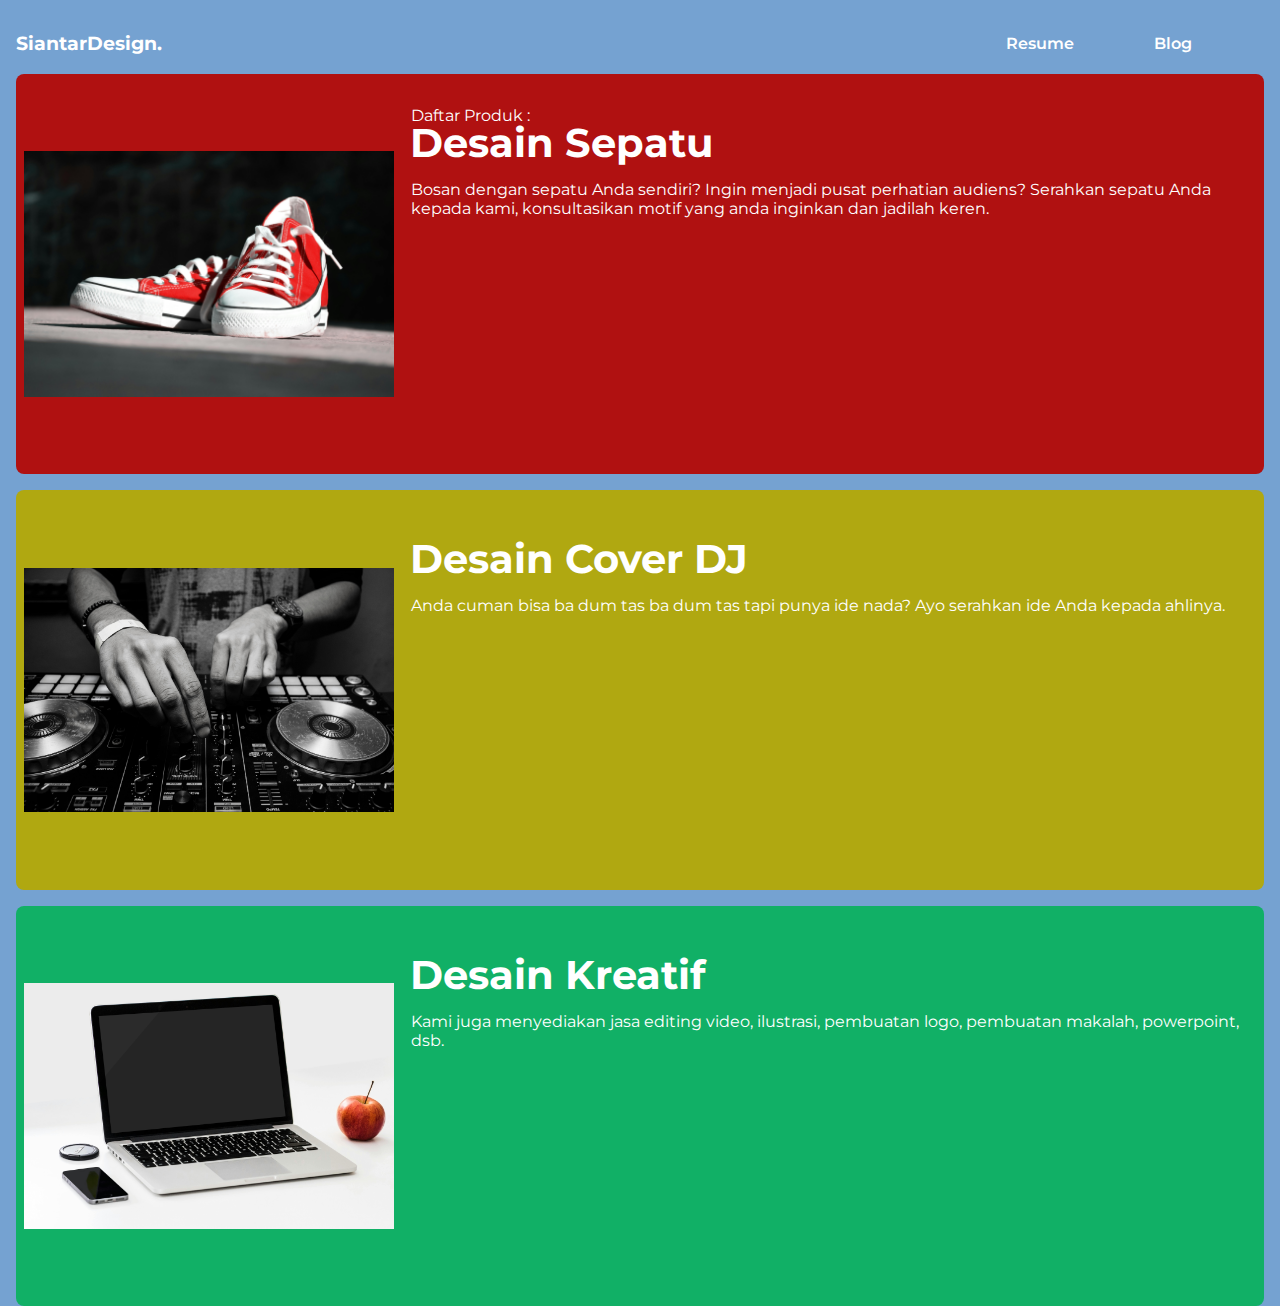
==== index.html @ e122d82a "Update index.html" ====
<!DOCTYPE html>
<html lang="en">
<head>
    <meta charset="UTF-8">
    <meta name="viewport" content="width=device-width, initial-scale=1.0">
    <title>SiantarDesign.</title>
    <link rel="stylesheet" href="style.css">
    <link rel="preconnect" href="https://fonts.googleapis.com">
    <link rel="preconnect" href="https://fonts.gstatic.com" crossorigin>
    <link href="https://fonts.googleapis.com/css2?family=Montserrat:wght@100;400;600;900&display=swap" rel="stylesheet">
    <style>
        * {
            font-family: "Montserrat";
            box-sizing: border-box;
        }

        body {
            margin: 0;
            padding-top: 32px;
            background-color: #75a2d1;
        }

        #header {
            display: flex;
            justify-content: space-between;
            padding: 0 16px;
            align-items: center;
        }

        h3 {
            color: white;
            margin: 0;
        }

        nav a {
            color: white;
            text-decoration: none;
            margin: 0 8px;
            font-weight: 600;
        }

        nav a:hover {
            color: crimson;
            text-decoration: underline;
        }

        #cover-img {
            width: 100%;
            height: auto; /* Ubah height menjadi auto agar responsif */
            background-size: cover;
        }

        h2 {
            margin: 0;
            text-align: center;
        }

        .container {
            width: 100%;
            display: flex;
            flex-direction: column;
            gap: 16px; /* Memberikan jarak antara rectangle */
            padding: 0 16px; /* Menambah padding di kanan dan kiri */
        }

        .rectangle {
            width: 100%;
            max-height: 400px;
            background-color: #000;
            padding: 8px;
            display: flex;
            flex-direction: row; /* Pastikan konten berada dalam satu baris */
            overflow: hidden;
            border-radius: 8px; /* Menambah sudut bulat */
        }

        .left {
            width: 30%;
            display: flex;
            justify-content: center;
            align-items: center;
            background-color: #222; /* Ubah warna latar belakang */
        }

        .left img {
            width: 100%;
            height: auto; /* Ubah height menjadi auto agar responsif */
            object-fit: contain;
        }

        .content-right {
            width: 70%;
            display: flex;
            flex-direction: column;
            padding: 8px;
            gap: 8px;
        }

        .top-right {
            height: 30%;
            display: flex;
            align-items: center;
            background-color: #333;
            padding: 8px;
        }

        .title h3 {
            font-size: 2.5rem; /* Ubah ukuran font agar responsif */
            color: white;
            margin: 0; /* Menghapus margin */
        }

        .bottom-right {
            height: 60%; /* Ubah height untuk memberi ruang pada tombol */
            display: flex;
            align-items: center;
            justify-content: space-between;
            background-color: #444;
            padding: 8px;
        }

        .text-content {
            flex: 1; /* Mengambil ruang yang tersisa */
        }

        .text-content p {
            color: white;
            text-align: left;
            font-size: 1rem; /* Ubah ukuran font agar responsif */
            margin-top: -128px; /* Menghapus margin */
            margin-left: 1px;
        }

        #rec1 {
    background-color: rgb(176, 17, 17);
}

#cr1 {
    background-color: rgb(176, 17, 17);
}

#tr1 {
    background-color: rgb(176, 17, 17);
}

#br1{
    background-color: rgb(176, 17, 17);
}

#img1 {
    background-color: rgb(176, 17, 17);
}

/* RECTANGLE 2 */
#rec2 {
    background-color: rgb(176, 168, 17);
}

#cr2 {
    background-color: rgb(176, 168, 17);
}

#tr2 {
    background-color: rgb(176, 168, 17);
}

#br2 { 
    background-color: rgb(176, 168, 17);
}

#img2 {
    background-color: rgb(176, 168, 17);
}

/* RECTANGLE 3 */

#rec3 {
    background-color: rgb(17, 176, 102);
}

#cr3 {
    background-color: rgb(17, 176, 102);
}

#tr3 {
    background-color: rgb(17, 176, 102);
}

#br3 { 
    background-color: rgb(17, 176, 102);
}

#img3 {
    background-color: rgb(17, 176, 102)
}

        .buy-button {
            width: 80px; /* Atur lebar tombol */
            height: 30px; /* Atur tinggi tombol */
            background-color: #ffc108;
            color: black;
            border: none;
            border-radius: 3px;
            font-size: 1rem; /* Ubah ukuran font agar responsif */
            cursor: pointer;
            margin-top: 8px; /* Jarak di atas tombol */
            align-self: flex-start; /* Menempatkan tombol di sebelah kiri */
        }

        /* Media Queries untuk responsivitas */
        @media (max-width: 768px) {
            .rectangle {
                flex-direction: column; /* Mengubah menjadi kolom pada layar kecil */
            }

            .left {
                width: 100%; /* Membuat gambar mengambil lebar penuh */
                height: auto; /* Ubah height menjadi auto */
            }

            .content-right {
                width: 100%; /* Membuat konten kanan mengambil lebar penuh */
            }

            .title h3 {
                font-size: 1.8rem; /* Menyesuaikan ukuran font pada perangkat kecil */
            }

            .text-content p {
                font-size: 0.9rem; /* Menyesuaikan ukuran font pada perangkat kecil */
            }

            .buy-button {
                font-size: 0.9rem; /* Menyesuaikan ukuran font pada perangkat kecil */
            }
        }

        @media (max-width: 480px) {
            .title h3 {
                font-size: 1.5rem; /* Menyesuaikan ukuran font pada perangkat kecil */
            }

            .text-content p {
                font-size: 0.8rem; /* Menyesuaikan ukuran font pada perangkat kecil */
            }

            .buy-button {
                font-size: 0.8rem; /* Menyesuaikan ukuran font pada perangkat kecil */
            }
        }
    </style>
</head>
<body>
    <header>
        <div id="header">
            <h3>SiantarDesign.</h3>   
            <nav>
                <a href="blog.html">Blog</a>
                <a href="#">Resume</a>
            </nav>
        </div>
    </header>
          
    <section>
        <div>
            <img id="cover-img" src="z_cover.png" alt="">
        </div>
    </section>

    <div class="container">
        <!-- Rectangle 1 -->
        <div class="rectangle" id="rec1">
            <div class="left" id="img1">
                <img src="z_sepatu.jpg" alt="Gambar">
            </div>
            <div class="content-right" id="cr1">
                <div class="top-right" id="tr1">
                    <div class="title">
                        <h3>Desain Sepatu</h3>
                    </div>
                </div>
                <div class="bottom-right" id="br1">
                    <div class="text-content">
                        <p>Bosan dengan sepatu Anda sendiri? Ingin menjadi pusat perhatian audiens? Serahkan sepatu Anda kepada kami, konsultasikan motif yang anda inginkan dan jadilah keren.</p>
                        <p>Daftar Produk :</p>
                        <p>1. Sepatu, design pinterest / dari internet : start 20k</p>
                        <p>2. Sepatu, design permintaan : start 40k (tergantung kerumitan)</p>
                        <p>Proses pengerjaan menggunakan spray yang anti luntur dan tahan lama</p>
                    </div>
                </div>
                <button class="buy-button">
                    Lihat
                </button>
            </div>
        </div>
    
        <!-- Rectangle 2 -->
        <div class="rectangle" id="rec2">
            <div class="left" id="img2">
                <img src="z_dj.jpg" alt="Gambar">
            </div>
            <div class="content-right" id="cr2">
                <div class="top-right" id="tr2">
                    <div class="title">
                        <h3>Desain Cover DJ</h3>
                    </div>
                </div>
                <div class="bottom-right" id="br2">
                    <div class="text-content">
                        <p>Anda cuman bisa ba dum tas ba dum tas tapi punya ide nada? Ayo serahkan ide Anda kepada ahlinya.</p>
                    </div>
                </div>
                <button class="buy-button">
                    Lihat
                </button>
            </div>
        </div>
    
        <!-- Rectangle 3 -->
        <div class="rectangle" id="rec3">
            <div class="left" id="img3">
                <img src="z_editing.jpg" alt="Gambar">
            </div>
            <div class="content-right" id="cr3">
                <div class="top-right" id="tr3">
                    <div class="title">
                        <h3>Desain Kreatif</h3>
                    </div>
                </div>
                <div class="bottom-right" id="br3">
                    <div class="text-content">
                        <p>Kami juga menyediakan jasa editing video, ilustrasi, pembuatan logo, pembuatan makalah, powerpoint, dsb.</p>
                    </div>
                </div>
                <button class="buy-button">
                    Lihat
                </button>
            </div>
        </div>
    </div>
</body>
</html>
---- style.css ----
* {
    font-family:  "Montserrat";
    box-sizing: border-box;
}

body {
    margin: 0;
    padding-top: 32px;
    background-color: #75a2d1;
}

#header {
    display: block;
    justify-content: space-between;
    overflow: hidden;
}

h3 {
    color: white;
    margin-left: 80px;
}


a {
    float: right;
    margin: -40px 16px 32px 0;
    padding-right: 64px;
    font-weight: 600;
}

#cover-img {
    margin-left: 128px;
    width: 80%;
    height: 30%;
    background-size: cover;
}

a:link {
    color:white;
    background-color: transparent;
    text-decoration: none;
}

a:visited {
    color: white;
    background-color: transparent;
    text-decoration: none;
}

a:hover {
    color:crimson;
    background-color: transparent;
    text-decoration: underline;
}

a:active {
    color: crimson;
    background-color: transparent;
    text-decoration: underline;
}

h2 {
    margin: 0 auto;
    text-align: center;
}

.container {
  width: 100%;
  display: flex;
  flex-direction: column;
  /* gap: 16px; */
}

.rectangle {
  width: 100%;
  height: 400px;
  background-color: #000;
  padding: 8px;
  display: flex; /* Menambahkan flex */
  overflow: hidden;
}

#rec1 {
    background-color: rgb(176, 17, 17);
}

#cr1 {
    background-color: rgb(176, 17, 17);
}

#tr1 {
    background-color: rgb(176, 17, 17);
}

#br1{
    background-color: rgb(176, 17, 17);
}

#img1 {
    background-color: rgb(176, 17, 17);
}

/* RECTANGLE 2 */
#rec2 {
    background-color: rgb(176, 168, 17);
}

#cr2 {
    background-color: rgb(176, 168, 17);
}

#tr2 {
    background-color: rgb(176, 168, 17);
}

#br2 { 
    background-color: rgb(176, 168, 17);
}

#img2 {
    background-color: rgb(176, 168, 17);
}

/* RECTANGLE 3 */

#rec3 {
    background-color: rgb(17, 176, 102);
}

#cr3 {
    background-color: rgb(17, 176, 102);
}

#tr3 {
    background-color: rgb(17, 176, 102);
}

#br3 { 
    background-color: rgb(17, 176, 102);
}

#img3 {
    background-color: rgb(17, 176, 102)
}

.left {
  width: 30%;
  height: 100%;
  display: flex;
  justify-content: center;
  align-items: center;

}

.left img {
  width: 100%;
  height: 100%;
  object-fit: contain;
}

.content-right {
  width: 70%;
  height: 100%; /* Memastikan tinggi 100% untuk keselarasan */
  display: flex;
  flex-direction: column;
  padding: 8px;
  gap: 8px;
}

/* Bagian judul (top-right) */
.top-right {
  height: 30%;
  display: flex;
  align-items: center;
  background-color: #333;
  padding: 8px;
}

.title h3 {
  font-size: 64px;
  color: white;
  margin: auto;
  margin-bottom: 0;
}

/* Bagian deskripsi (bottom-right) */
.bottom-right {
  height: 70%;
  display: flex;
  align-items: center;
  justify-content: space-between; /* Memastikan konten berada di kiri dan tombol di kanan */
  background-color: #444;
  padding: 8px;
}

.text-content p {
  color: white;
  text-align: left;
  font-size: 18px;
  margin-left: 5px;
  margin-top: -128px;
  font-weight: 400px;
  
}

.buy-button {
    width: auto;
    height: auto;
    background-color: white;
    color: black;
    border: 3px solid #FFC108;
    border-radius: 3px;
    font-size: 16px; /* Mengatur ukuran font tombol */
    cursor: pointer;
    margin-right: 8px; /* Memberi jarak antara tombol dan teks */
    position: relative;
    right: 860px;
    top: -40px;
    padding: 4px;
  }
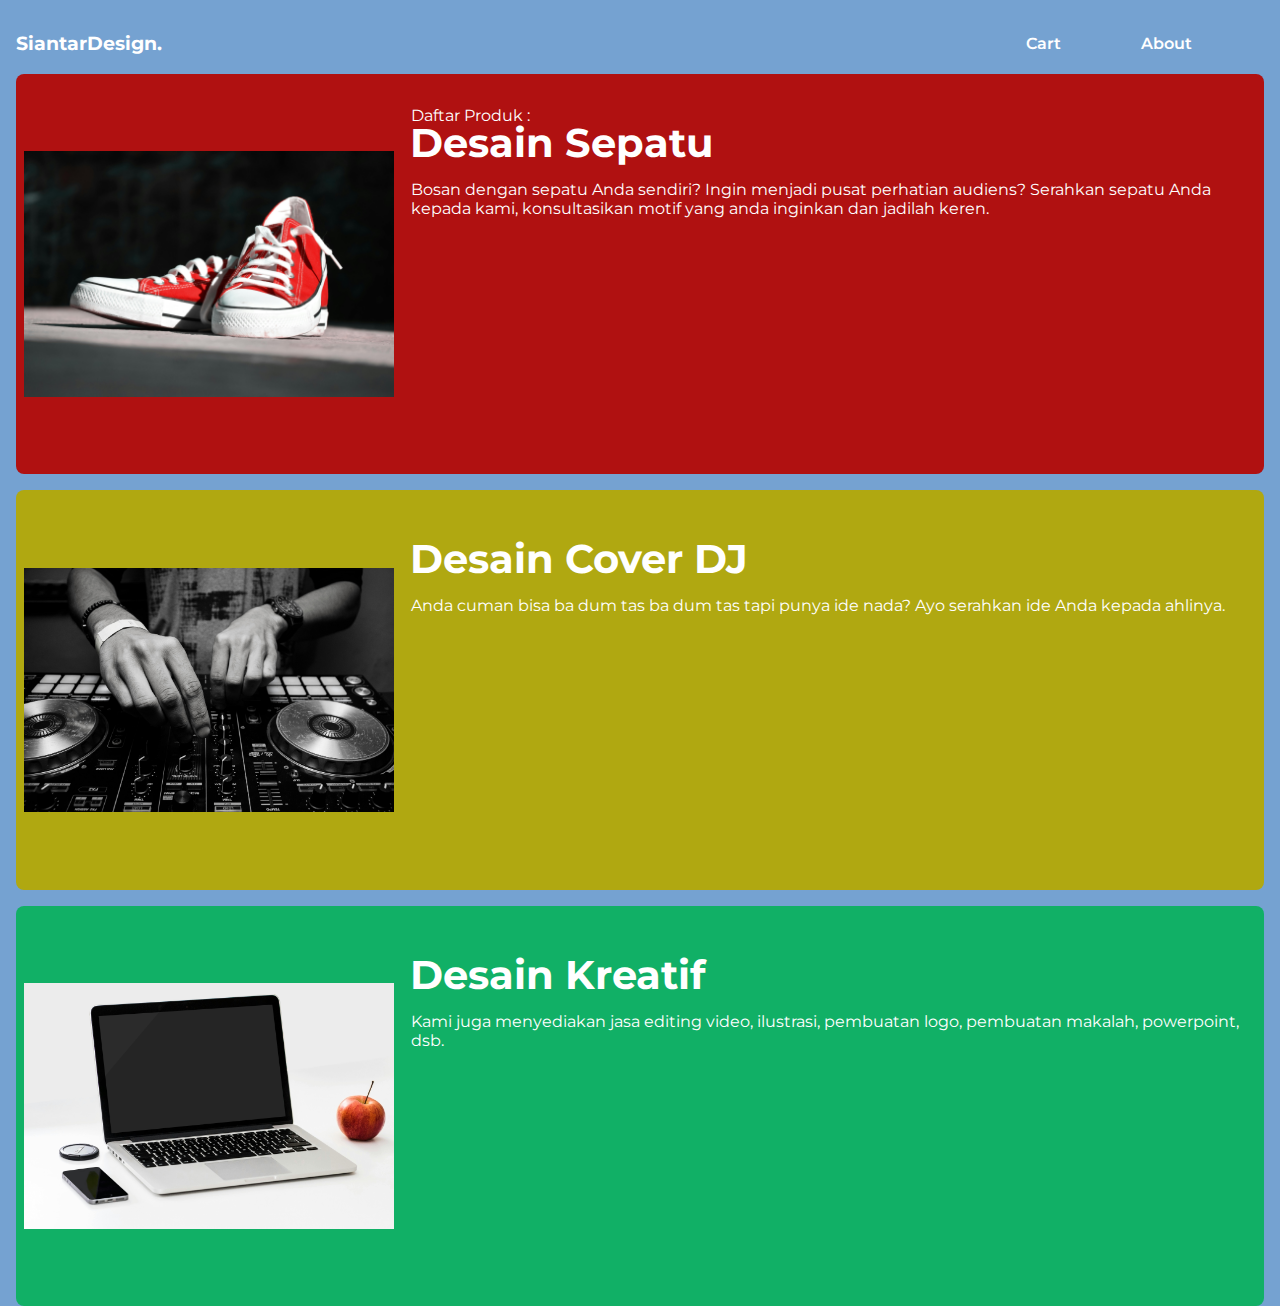
==== commit 10a709f8: "Update index.html" ====
--- a/index.html
+++ b/index.html
@@ -255,8 +255,8 @@
         <div id="header">
             <h3>SiantarDesign.</h3>   
             <nav>
-                <a href="blog.html">Blog</a>
-                <a href="#">Resume</a>
+                <a href="#">About</a>
+                <a href="#">Cart</a>
             </nav>
         </div>
     </header>
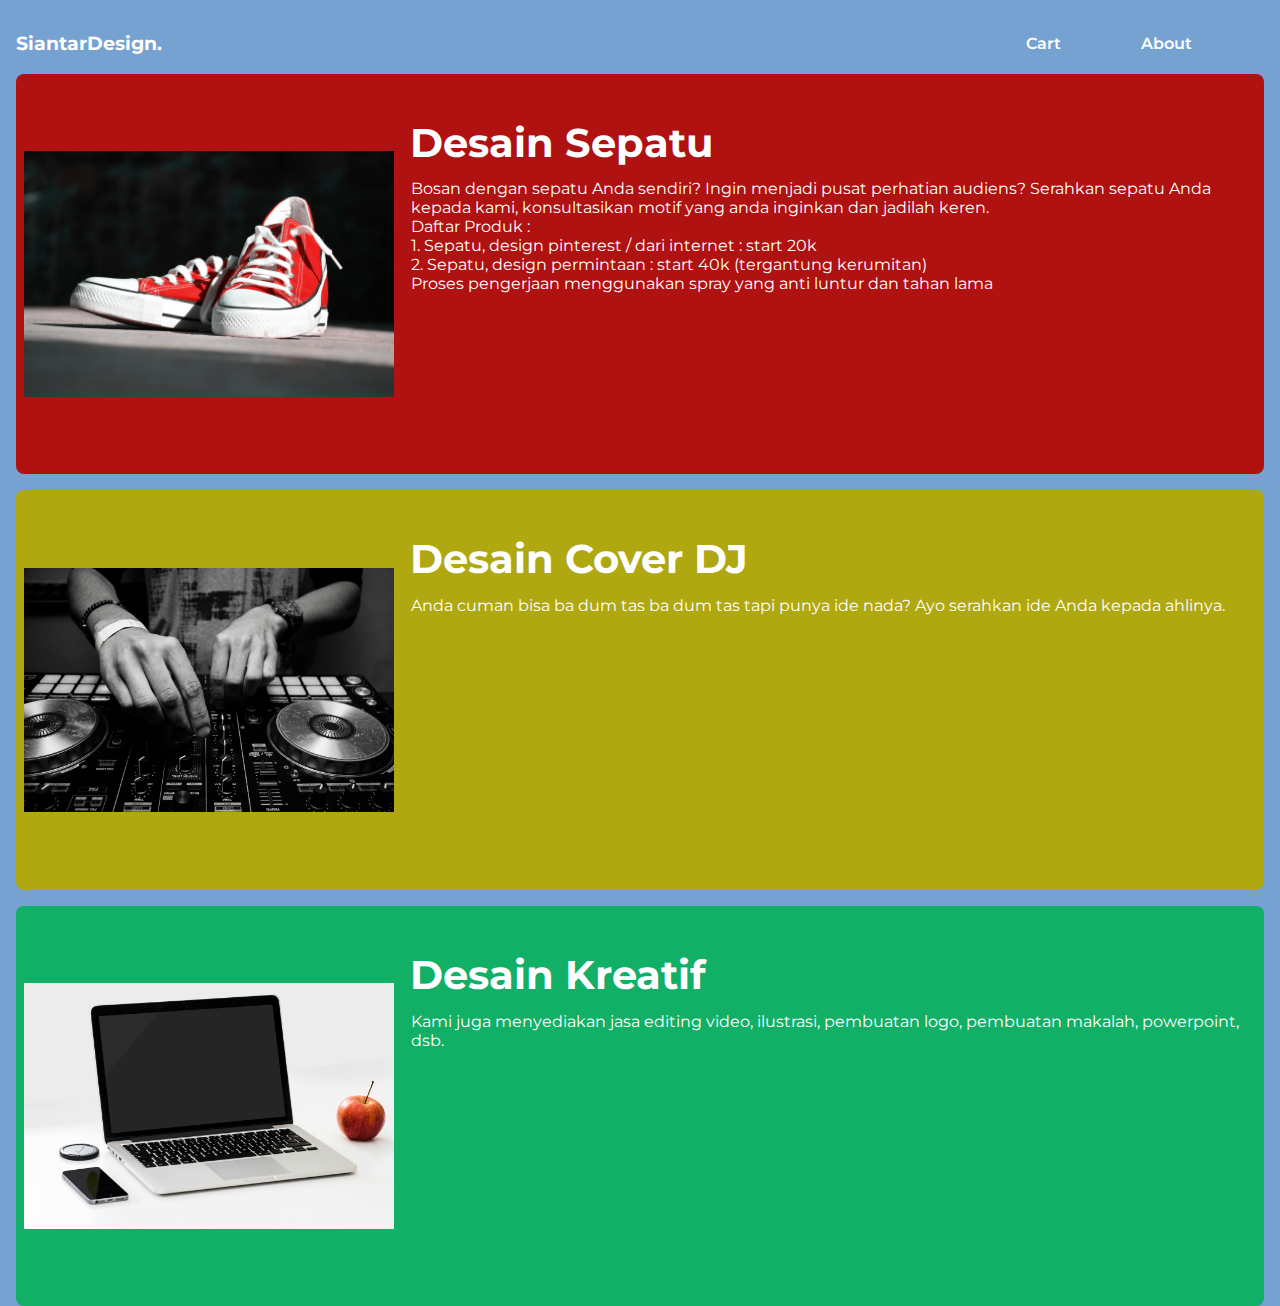
==== commit a1645ac1: "Update index.html" ====
--- a/index.html
+++ b/index.html
@@ -281,11 +281,7 @@
                 </div>
                 <div class="bottom-right" id="br1">
                     <div class="text-content">
-                        <p>Bosan dengan sepatu Anda sendiri? Ingin menjadi pusat perhatian audiens? Serahkan sepatu Anda kepada kami, konsultasikan motif yang anda inginkan dan jadilah keren.</p>
-                        <p>Daftar Produk :</p>
-                        <p>1. Sepatu, design pinterest / dari internet : start 20k</p>
-                        <p>2. Sepatu, design permintaan : start 40k (tergantung kerumitan)</p>
-                        <p>Proses pengerjaan menggunakan spray yang anti luntur dan tahan lama</p>
+                        <p>Bosan dengan sepatu Anda sendiri? Ingin menjadi pusat perhatian audiens? Serahkan sepatu Anda kepada kami, konsultasikan motif yang anda inginkan dan jadilah keren. <br>Daftar Produk :<br>1. Sepatu, design pinterest / dari internet : start 20k <br> 2. Sepatu, design permintaan : start 40k (tergantung kerumitan)<br>Proses pengerjaan menggunakan spray yang anti luntur dan tahan lama</p>
                     </div>
                 </div>
                 <button class="buy-button">
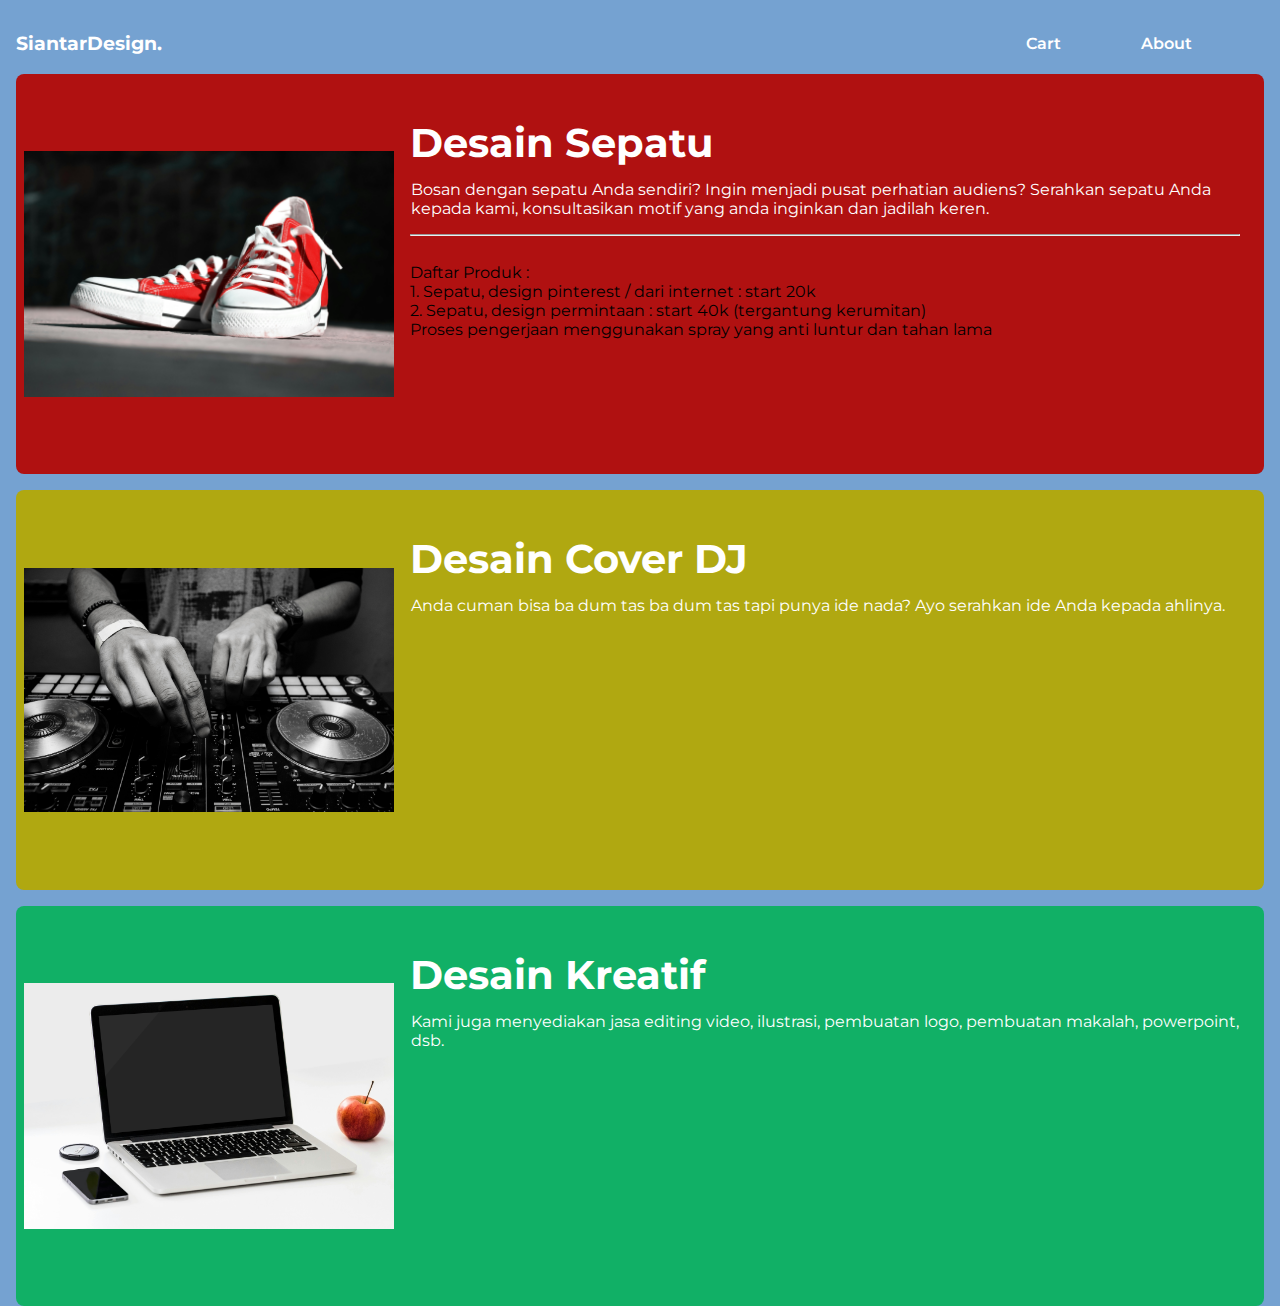
==== commit 641b7029: "Update index.html" ====
--- a/index.html
+++ b/index.html
@@ -281,7 +281,7 @@
                 </div>
                 <div class="bottom-right" id="br1">
                     <div class="text-content">
-                        <p>Bosan dengan sepatu Anda sendiri? Ingin menjadi pusat perhatian audiens? Serahkan sepatu Anda kepada kami, konsultasikan motif yang anda inginkan dan jadilah keren. <br>Daftar Produk :<br>1. Sepatu, design pinterest / dari internet : start 20k <br> 2. Sepatu, design permintaan : start 40k (tergantung kerumitan)<br>Proses pengerjaan menggunakan spray yang anti luntur dan tahan lama</p>
+                        <p>Bosan dengan sepatu Anda sendiri? Ingin menjadi pusat perhatian audiens? Serahkan sepatu Anda kepada kami, konsultasikan motif yang anda inginkan dan jadilah keren.<hr> <br>Daftar Produk :<br>1. Sepatu, design pinterest / dari internet : start 20k <br> 2. Sepatu, design permintaan : start 40k (tergantung kerumitan)<br>Proses pengerjaan menggunakan spray yang anti luntur dan tahan lama</p>
                     </div>
                 </div>
                 <button class="buy-button">
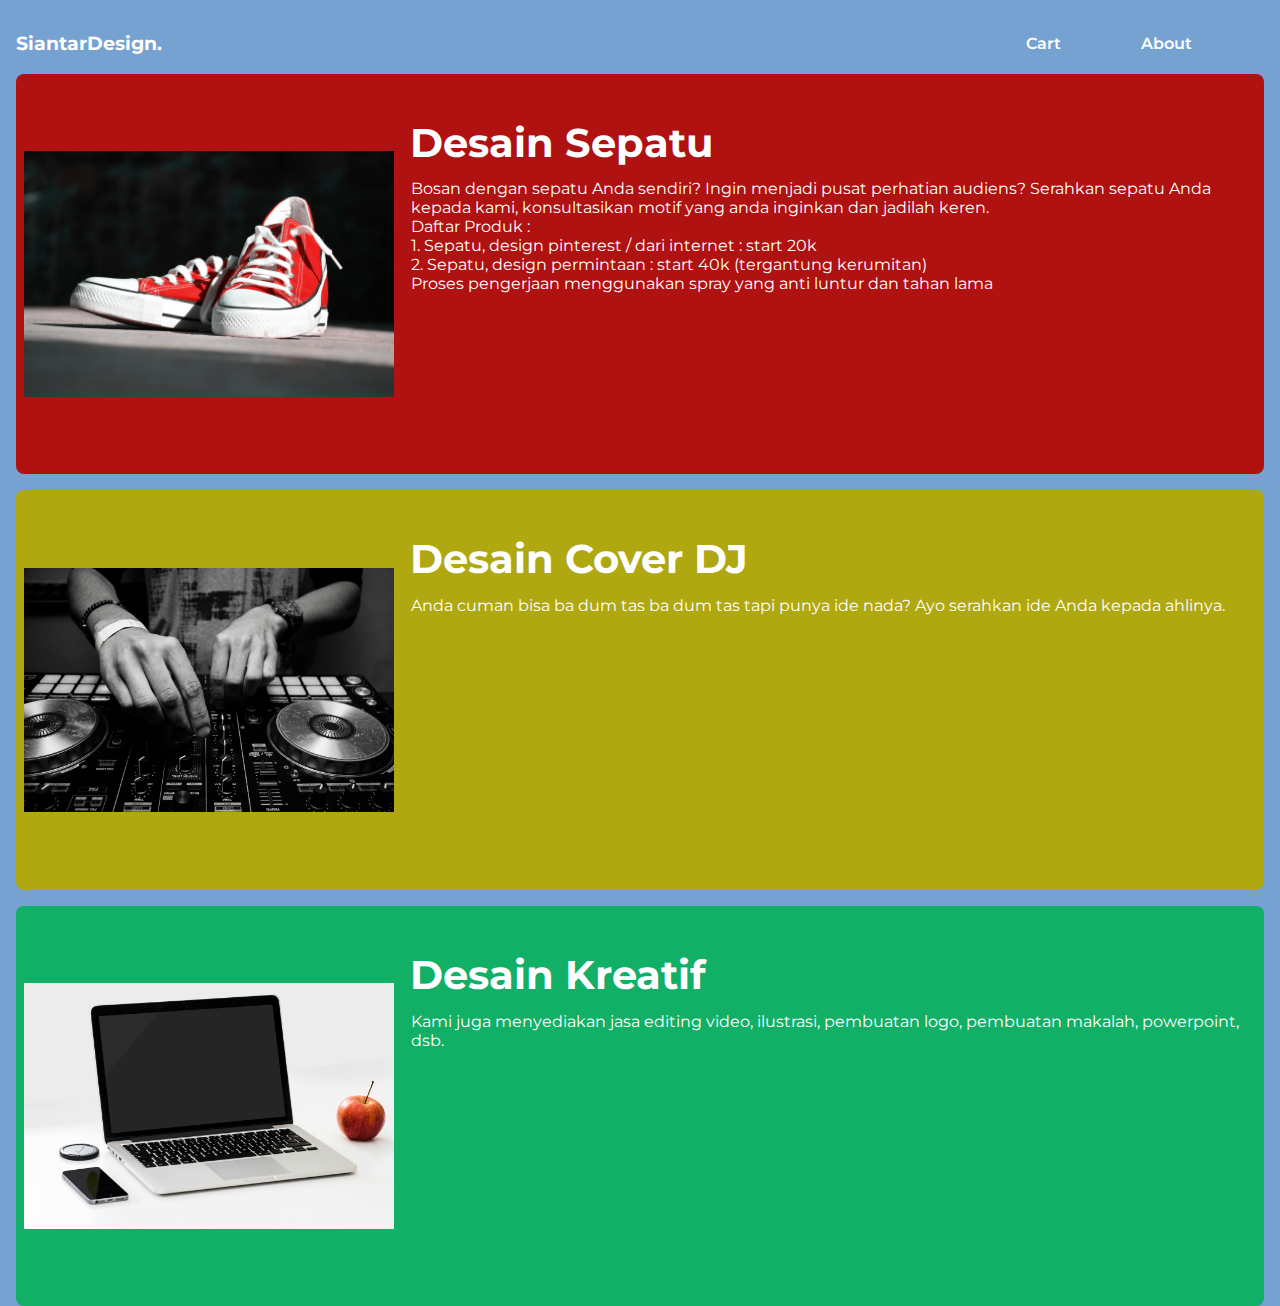
==== commit 235740f3: "Update index.html" ====
--- a/index.html
+++ b/index.html
@@ -281,7 +281,7 @@
                 </div>
                 <div class="bottom-right" id="br1">
                     <div class="text-content">
-                        <p>Bosan dengan sepatu Anda sendiri? Ingin menjadi pusat perhatian audiens? Serahkan sepatu Anda kepada kami, konsultasikan motif yang anda inginkan dan jadilah keren.<hr> <br>Daftar Produk :<br>1. Sepatu, design pinterest / dari internet : start 20k <br> 2. Sepatu, design permintaan : start 40k (tergantung kerumitan)<br>Proses pengerjaan menggunakan spray yang anti luntur dan tahan lama</p>
+                        <p style="color: white;">Bosan dengan sepatu Anda sendiri? Ingin menjadi pusat perhatian audiens? Serahkan sepatu Anda kepada kami, konsultasikan motif yang anda inginkan dan jadilah keren. <br>Daftar Produk :<br>1. Sepatu, design pinterest / dari internet : start 20k <br> 2. Sepatu, design permintaan : start 40k (tergantung kerumitan)<br>Proses pengerjaan menggunakan spray yang anti luntur dan tahan lama</p>
                     </div>
                 </div>
                 <button class="buy-button">
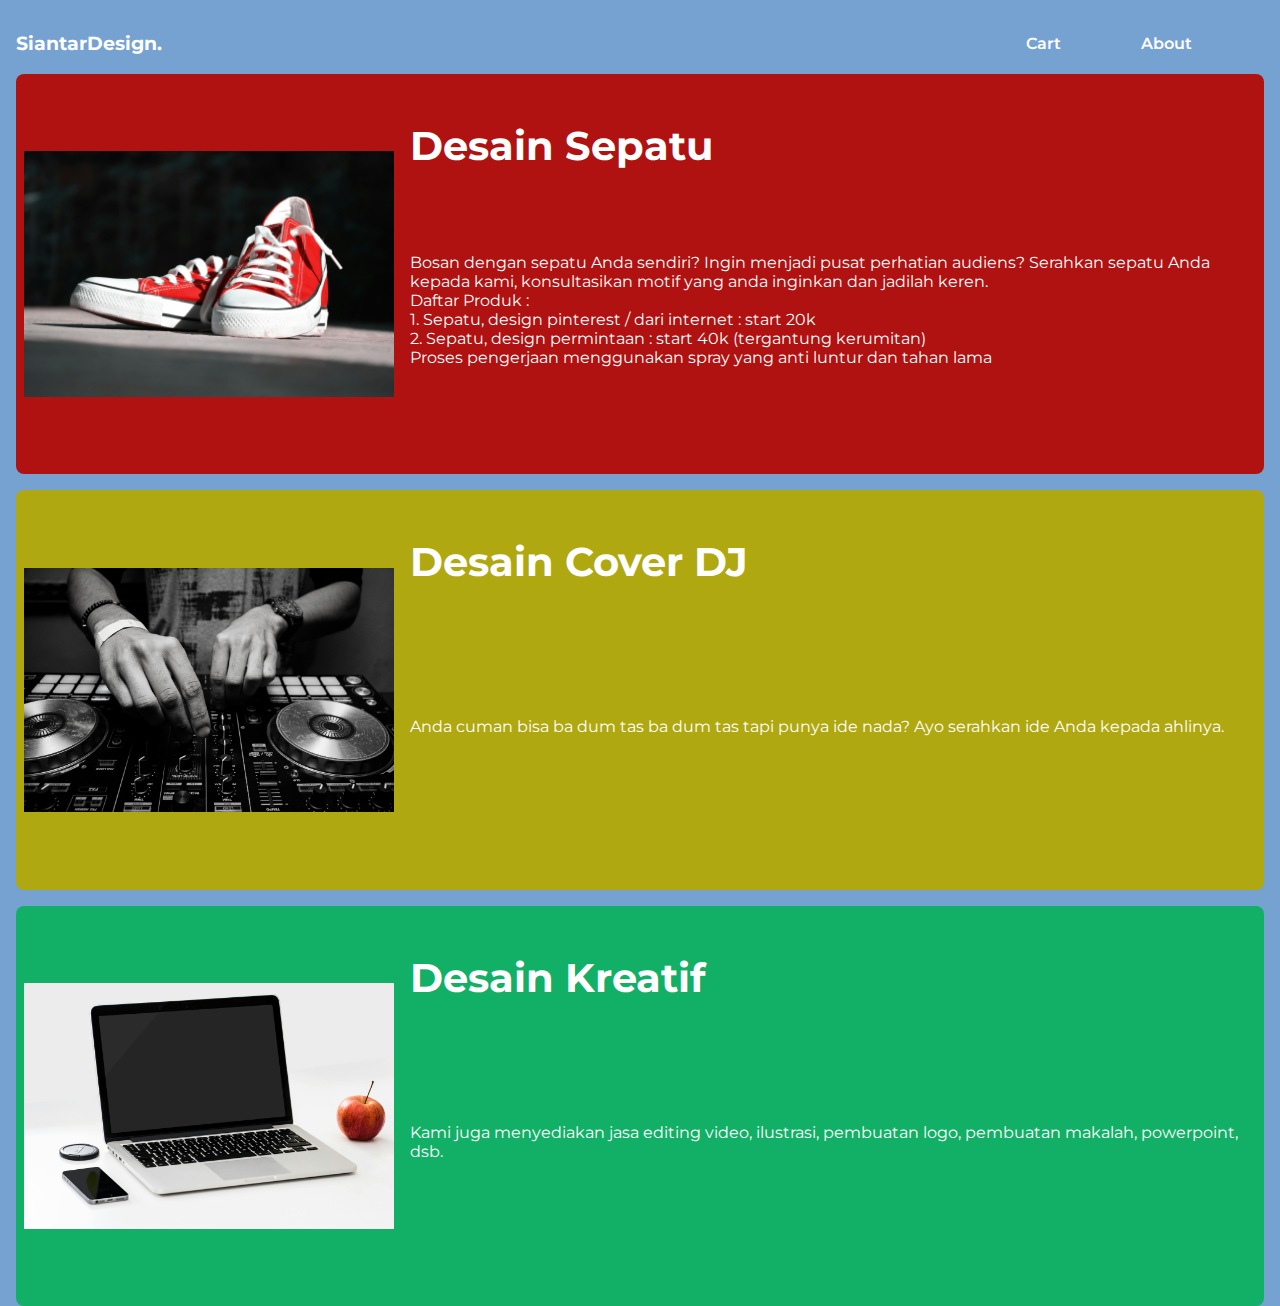
==== commit 0a388143: "Update index.html" ====
--- a/index.html
+++ b/index.html
@@ -46,7 +46,7 @@
 
         #cover-img {
             width: 100%;
-            height: auto; /* Ubah height menjadi auto agar responsif */
+            height: auto; 
             background-size: cover;
         }
 
@@ -59,8 +59,8 @@
             width: 100%;
             display: flex;
             flex-direction: column;
-            gap: 16px; /* Memberikan jarak antara rectangle */
-            padding: 0 16px; /* Menambah padding di kanan dan kiri */
+            gap: 16px; 
+            padding: 0 16px; 
         }
 
         .rectangle {
@@ -69,27 +69,27 @@
             background-color: #000;
             padding: 8px;
             display: flex;
-            flex-direction: row; /* Pastikan konten berada dalam satu baris */
+            flex-direction: row; 
             overflow: hidden;
-            border-radius: 8px; /* Menambah sudut bulat */
+            border-radius: 8px; 
         }
 
         .left {
-            width: 30%;
+            flex: 1 1 30%; /* Menggunakan flex untuk responsivitas */
             display: flex;
             justify-content: center;
             align-items: center;
-            background-color: #222; /* Ubah warna latar belakang */
+            background-color: #222; 
         }
 
         .left img {
             width: 100%;
-            height: auto; /* Ubah height menjadi auto agar responsif */
+            height: auto; 
             object-fit: contain;
         }
 
         .content-right {
-            width: 70%;
+            flex: 2 1 70%; /* Menggunakan flex untuk responsivitas */
             display: flex;
             flex-direction: column;
             padding: 8px;
@@ -97,7 +97,7 @@
         }
 
         .top-right {
-            height: 30%;
+            flex: 0 1 30%; /* Ubah menjadi flex untuk responsivitas */
             display: flex;
             align-items: center;
             background-color: #333;
@@ -105,13 +105,13 @@
         }
 
         .title h3 {
-            font-size: 2.5rem; /* Ubah ukuran font agar responsif */
-            color: white;
-            margin: 0; /* Menghapus margin */
+            font-size: 2.5rem; 
+            color: white;
+            margin: 0; 
         }
 
         .bottom-right {
-            height: 60%; /* Ubah height untuk memberi ruang pada tombol */
+            flex: 1; /* Mengambil ruang yang tersisa */
             display: flex;
             align-items: center;
             justify-content: space-between;
@@ -120,132 +120,63 @@
         }
 
         .text-content {
-            flex: 1; /* Mengambil ruang yang tersisa */
+            flex: 1; 
         }
 
         .text-content p {
             color: white;
             text-align: left;
-            font-size: 1rem; /* Ubah ukuran font agar responsif */
-            margin-top: -128px; /* Menghapus margin */
-            margin-left: 1px;
-        }
-
-        #rec1 {
-    background-color: rgb(176, 17, 17);
-}
-
-#cr1 {
-    background-color: rgb(176, 17, 17);
-}
-
-#tr1 {
-    background-color: rgb(176, 17, 17);
-}
-
-#br1{
-    background-color: rgb(176, 17, 17);
-}
-
-#img1 {
-    background-color: rgb(176, 17, 17);
-}
-
-/* RECTANGLE 2 */
-#rec2 {
-    background-color: rgb(176, 168, 17);
-}
-
-#cr2 {
-    background-color: rgb(176, 168, 17);
-}
-
-#tr2 {
-    background-color: rgb(176, 168, 17);
-}
-
-#br2 { 
-    background-color: rgb(176, 168, 17);
-}
-
-#img2 {
-    background-color: rgb(176, 168, 17);
-}
-
-/* RECTANGLE 3 */
-
-#rec3 {
-    background-color: rgb(17, 176, 102);
-}
-
-#cr3 {
-    background-color: rgb(17, 176, 102);
-}
-
-#tr3 {
-    background-color: rgb(17, 176, 102);
-}
-
-#br3 { 
-    background-color: rgb(17, 176, 102);
-}
-
-#img3 {
-    background-color: rgb(17, 176, 102)
-}
+            font-size: 1rem; 
+            margin: 0; /* Menghapus margin */
+        }
 
         .buy-button {
-            width: 80px; /* Atur lebar tombol */
-            height: 30px; /* Atur tinggi tombol */
+            width: 80px; 
+            height: 30px; 
             background-color: #ffc108;
             color: black;
             border: none;
             border-radius: 3px;
-            font-size: 1rem; /* Ubah ukuran font agar responsif */
+            font-size: 1rem; 
             cursor: pointer;
-            margin-top: 8px; /* Jarak di atas tombol */
-            align-self: flex-start; /* Menempatkan tombol di sebelah kiri */
+            margin-top: 8px; 
+            align-self: flex-start; 
         }
 
         /* Media Queries untuk responsivitas */
         @media (max-width: 768px) {
             .rectangle {
-                flex-direction: column; /* Mengubah menjadi kolom pada layar kecil */
-            }
-
-            .left {
-                width: 100%; /* Membuat gambar mengambil lebar penuh */
-                height: auto; /* Ubah height menjadi auto */
-            }
-
-            .content-right {
-                width: 100%; /* Membuat konten kanan mengambil lebar penuh */
+                flex-direction: column; 
+            }
+
+            .left, .content-right {
+                width: 100%; 
             }
 
             .title h3 {
-                font-size: 1.8rem; /* Menyesuaikan ukuran font pada perangkat kecil */
+                font-size: 1.8rem; 
             }
 
             .text-content p {
-                font-size: 0.9rem; /* Menyesuaikan ukuran font pada perangkat kecil */
+                font-size: 0.9rem; 
             }
 
             .buy-button {
-                font-size: 0.9rem; /* Menyesuaikan ukuran font pada perangkat kecil */
+                font-size: 0.9rem; 
             }
         }
 
         @media (max-width: 480px) {
             .title h3 {
-                font-size: 1.5rem; /* Menyesuaikan ukuran font pada perangkat kecil */
+                font-size: 1.5rem; 
             }
 
             .text-content p {
-                font-size: 0.8rem; /* Menyesuaikan ukuran font pada perangkat kecil */
+                font-size: 0.8rem; 
             }
 
             .buy-button {
-                font-size: 0.8rem; /* Menyesuaikan ukuran font pada perangkat kecil */
+                font-size: 0.8rem; 
             }
         }
     </style>
@@ -281,7 +212,7 @@
                 </div>
                 <div class="bottom-right" id="br1">
                     <div class="text-content">
-                        <p style="color: white;">Bosan dengan sepatu Anda sendiri? Ingin menjadi pusat perhatian audiens? Serahkan sepatu Anda kepada kami, konsultasikan motif yang anda inginkan dan jadilah keren. <br>Daftar Produk :<br>1. Sepatu, design pinterest / dari internet : start 20k <br> 2. Sepatu, design permintaan : start 40k (tergantung kerumitan)<br>Proses pengerjaan menggunakan spray yang anti luntur dan tahan lama</p>
+                        <p>Bosan dengan sepatu Anda sendiri? Ingin menjadi pusat perhatian audiens? Serahkan sepatu Anda kepada kami, konsultasikan motif yang anda inginkan dan jadilah keren. <br>Daftar Produk :<br>1. Sepatu, design pinterest / dari internet : start 20k <br> 2. Sepatu, design permintaan : start 40k (tergantung kerumitan)<br>Proses pengerjaan menggunakan spray yang anti luntur dan tahan lama</p>
                     </div>
                 </div>
                 <button class="buy-button">
